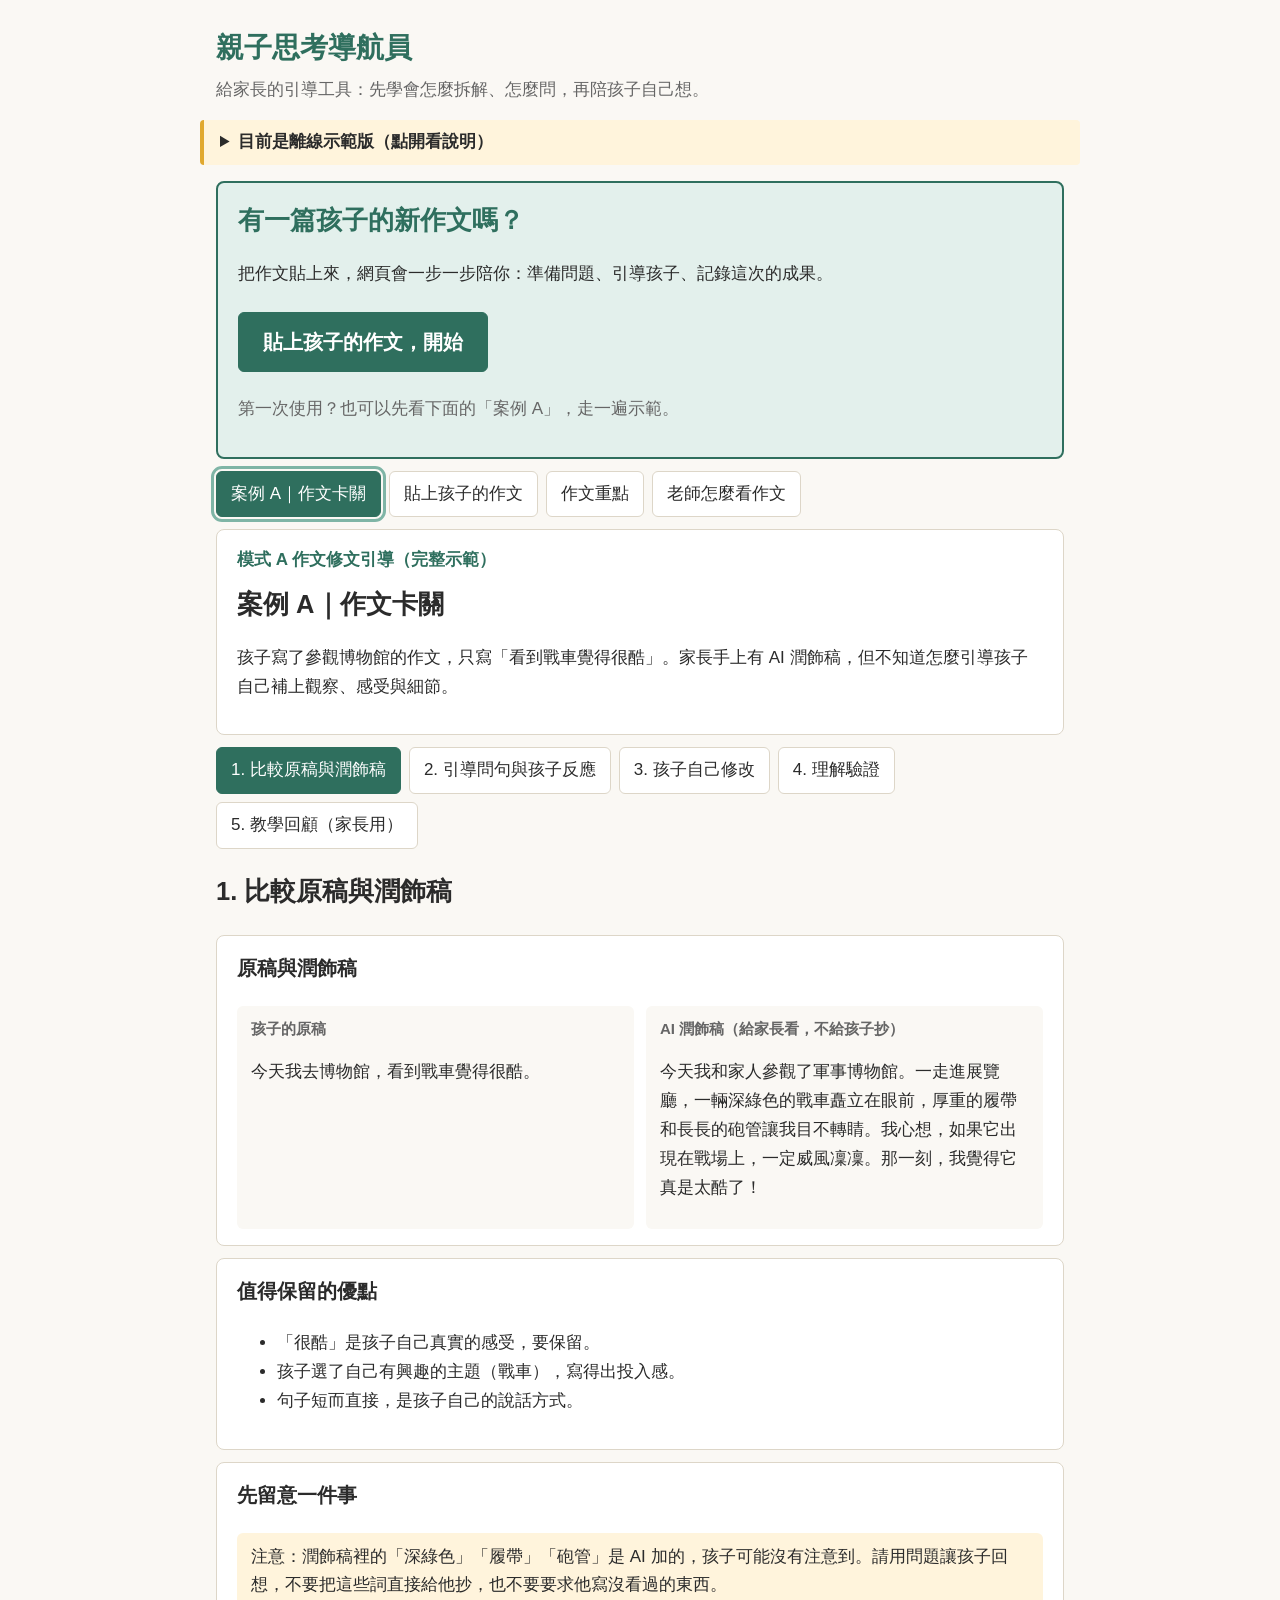
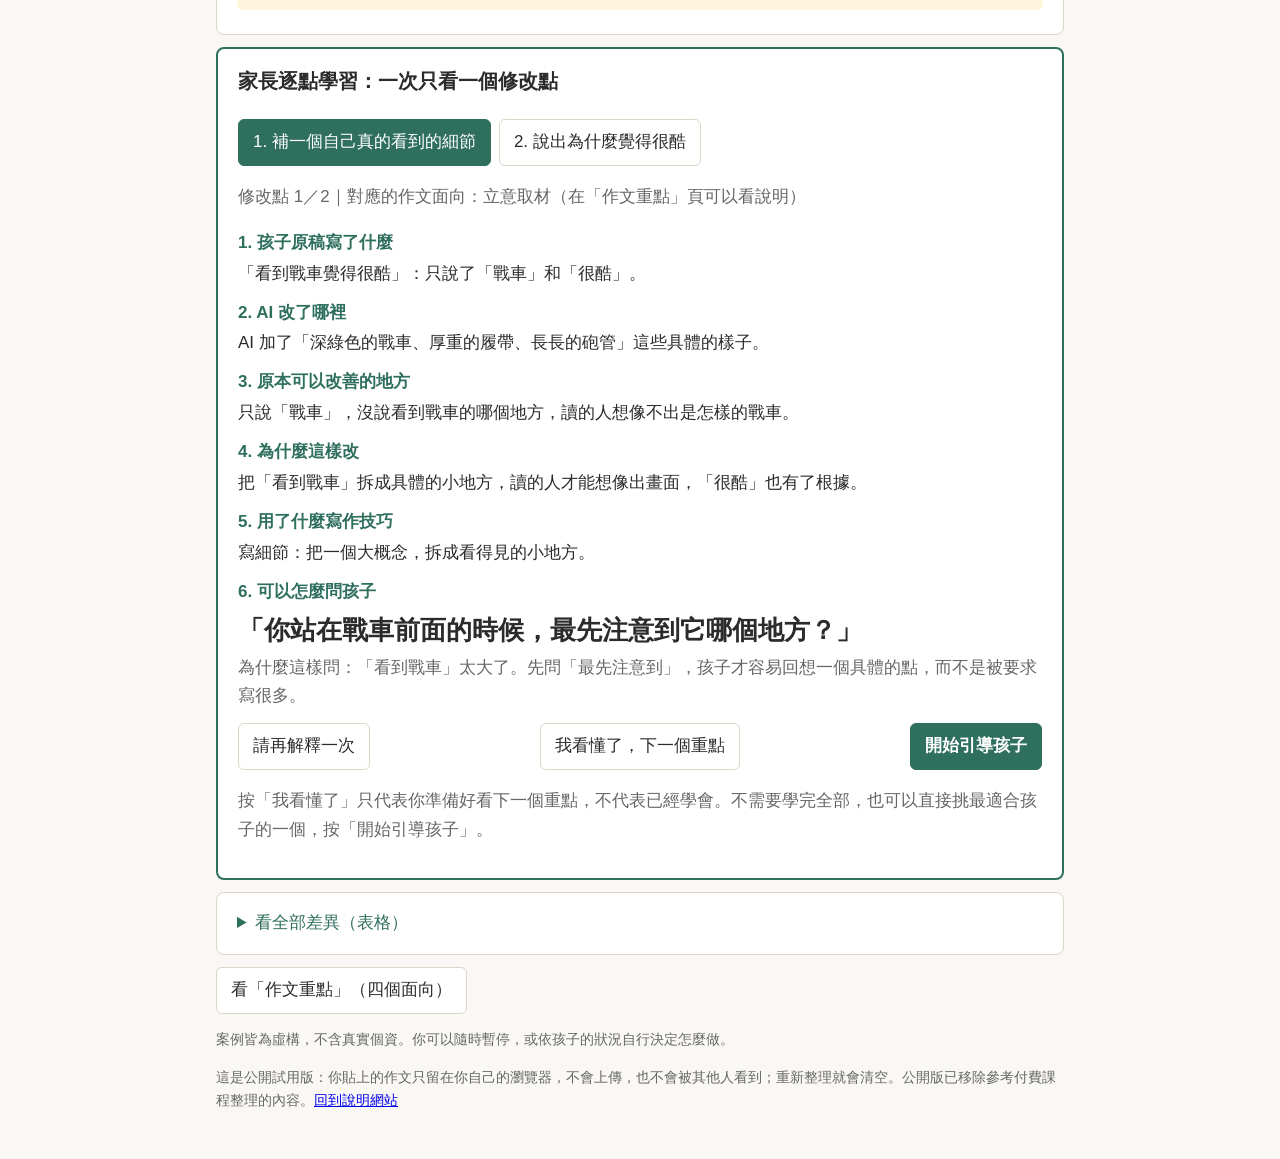
==== tool/app/index.html @ cea4f093 "C-003 feat: 加入公開試用工具與明顯的作文輸入入口 新增 tool/：公開版工具，保留完整引導流程與「貼上孩子的作文」五步驟； 移除參考付費課程整理的內容（提示詞第 9、10 項、作文重點的" ====
<!DOCTYPE html>
<html lang="zh-Hant">
<head>
  <meta charset="UTF-8">
  <meta name="viewport" content="width=device-width, initial-scale=1">
  <title>親子思考導航員 Agent</title>
  <link rel="stylesheet" href="style.css">
</head>
<body>
  <header class="site-header">
    <h1>親子思考導航員</h1>
    <p>給家長的引導工具：先學會怎麼拆解、怎麼問，再陪孩子自己想。</p>
  </header>

  <details class="boundary" aria-label="能力界線">
    <summary><strong>目前是離線示範版（點開看說明）</strong></summary>
    <p>這個頁面專門處理「作文卡關」。案例是事先寫好的，會依你選的孩子反應切換下一步，但<b>不能分析你自己的新作文或新題目</b>，也不是即時 AI 對話。想處理你自己的新作文，請按「貼上孩子的作文」：網頁幫你準備提示詞，由你貼到 Claude，再把回覆貼回來，就能在同一頁一題一題引導孩子。網頁本身不會連網。</p>
  </details>

  <main id="app">
    <p>載入中……</p>
  </main>

  <footer class="site-footer">
    <p>案例皆為虛構，不含真實個資。你可以隨時暫停，或依孩子的狀況自行決定怎麼做。</p>
    <p>這是公開試用版：你貼上的作文只留在你自己的瀏覽器，不會上傳，也不會被其他人看到；重新整理就會清空。公開版已移除參考付費課程整理的內容。<a href="../../index.html">回到說明網站</a></p>
  </footer>

  <script src="../examples/case-a.js"></script>
  <script src="../examples/sample-reply.js"></script>
  <script src="../examples/writing-guide.js"></script>
  <script src="../examples/teacher-view.js"></script>
  <script src="prompt.js"></script>
  <script src="app.js"></script>
</body>
</html>
---- tool/app/style.css ----
:root {
  --bg: #faf8f4;
  --card: #ffffff;
  --text: #2b2b2b;
  --muted: #666;
  --accent: #2f6f5e;
  --accent-soft: #e3f0ec;
  --warn-soft: #fff4dc;
  --line: #ddd6c8;
}

* { box-sizing: border-box; }

body {
  margin: 0;
  background: var(--bg);
  color: var(--text);
  font-family: "Microsoft JhengHei", "PingFang TC", sans-serif;
  font-size: 17px;
  line-height: 1.7;
}

.site-header, .boundary, main, .site-footer {
  max-width: 880px;
  margin: 0 auto;
  padding: 0 16px;
}

.site-header { padding-top: 24px; }
.site-header h1 { margin: 0; font-size: 28px; color: var(--accent); }
.site-header p { margin: 4px 0 16px; color: var(--muted); }

.boundary {
  background: var(--warn-soft);
  border-left: 4px solid #e0a82e;
  padding: 8px 16px;
  margin-bottom: 16px;
  border-radius: 4px;
}
.boundary p { margin: 4px 0; }
.boundary summary { cursor: pointer; }

button {
  font: inherit;
  cursor: pointer;
  border: 1px solid var(--line);
  background: var(--card);
  color: var(--text);
  padding: 8px 14px;
  border-radius: 6px;
}
button:hover { border-color: var(--accent); }
button:focus-visible { outline: 3px solid #7fb5a6; outline-offset: 2px; }
button[aria-pressed="true"], button[aria-selected="true"] {
  background: var(--accent);
  border-color: var(--accent);
  color: #fff;
}

.tabs { display: flex; flex-wrap: wrap; gap: 8px; margin: 12px 0; }

.card {
  background: var(--card);
  border: 1px solid var(--line);
  border-radius: 8px;
  padding: 16px 20px;
  margin: 12px 0;
}
.card h3 { margin-top: 0; }
.card { overflow-wrap: anywhere; } /* 長網址在手機寬度也要能換行 */

.case-head h2 { margin: 8px 0 0; }
.case-head .mode { color: var(--accent); font-weight: bold; margin: 0; }

.cols { display: grid; grid-template-columns: 1fr 1fr; gap: 12px; }
@media (max-width: 640px) { .cols { grid-template-columns: 1fr; } }
.text-box { background: var(--bg); border-radius: 6px; padding: 10px 14px; }
.text-box h4 { margin: 0 0 4px; font-size: 15px; color: var(--muted); }

table { width: 100%; border-collapse: collapse; font-size: 15px; }
th, td { border: 1px solid var(--line); padding: 6px 8px; text-align: left; vertical-align: top; }
th { background: var(--accent-soft); }

.badge {
  display: inline-block;
  padding: 0 8px;
  border-radius: 10px;
  font-size: 14px;
  background: var(--accent-soft);
  color: var(--accent);
}
.badge.pause { background: #f9e0dc; color: #9a3a2a; }

.question { font-size: 21px; font-weight: bold; margin: 8px 0; }
.why { color: var(--muted); }
.say { background: var(--accent-soft); border-radius: 6px; padding: 10px 14px; margin: 8px 0; }
.note { background: var(--warn-soft); border-radius: 6px; padding: 10px 14px; margin: 8px 0; }

/* 導覽式問題頁（案例 A） */
.ask-card { border: 2px solid var(--accent); }
.big-question { font-size: 26px; font-weight: bold; line-height: 1.5; margin: 8px 0 12px; }
.big-say { font-size: 20px; margin: 8px 0; }
.dots { display: flex; gap: 6px; margin-bottom: 8px; }
.dot { width: 12px; height: 12px; border-radius: 50%; background: var(--line); }
.dot.on { background: var(--accent); }
.dot.done { background: #8fc0b2; }

.react-grid { display: grid; grid-template-columns: repeat(4, 1fr); gap: 10px; }
@media (max-width: 640px) { .react-grid { grid-template-columns: 1fr 1fr; } }
.react { padding: 14px 8px; font-size: 18px; font-weight: bold; border-width: 2px; }
.react, .react[aria-pressed="true"] { background: var(--r-bg); border-color: var(--r-bd); color: var(--text); }
.react-unknown { --r-bg: #fff6d6; --r-bd: #e0b94a; }
.react-wrong { --r-bg: #e4eefb; --r-bd: #7aa3d6; }
.react-upset { --r-bg: #fbe4df; --r-bd: #d98a7c; }
.react-understood { --r-bg: #e0f2e9; --r-bd: #6fb38d; }
.react[aria-pressed="true"] { box-shadow: 0 0 0 3px var(--text); }

.result { background: var(--accent-soft); }
.more summary { cursor: pointer; color: var(--accent); }
.primary { background: var(--accent); border-color: var(--accent); color: #fff; font-weight: bold; }
.primary:hover { border-color: var(--text); }
.pause-btn { border-color: #d98a7c; }
.pause-btn[aria-pressed="true"] { background: #9a3a2a; border-color: #9a3a2a; }
button:disabled { opacity: 0.4; cursor: default; }

/* 理解驗證與教學回顧 */
.quiz-opt { display: block; width: 100%; text-align: left; margin: 6px 0; }
.quiz-ok { background: var(--accent-soft); border-radius: 6px; padding: 8px 12px; }
.quiz-no { background: var(--warn-soft); border-radius: 6px; padding: 8px 12px; }
.review-row { margin: 8px 0 12px; }
.review-q { font-weight: bold; margin: 8px 0 4px; }

/* 首頁入口與作文輸入框：要一眼看得到 */
.start-card { border: 2px solid var(--accent); background: var(--accent-soft); }
.start-card h2 { margin: 0 0 4px; color: var(--accent); }
.big-btn { font-size: 20px; padding: 12px 24px; margin: 6px 0; }
label.big-label { display: block; font-size: 18px; margin-top: 10px; }
textarea.essay-input { font-size: 18px; min-height: 200px; border: 2px solid var(--accent); }
textarea.essay-input:focus { outline: 3px solid #7fb5a6; }

/* 家長逐點學習 */
.point-list { margin: 8px 0; }
.point-list dt { font-weight: bold; margin-top: 10px; color: var(--accent); }
.point-list dd { margin: 2px 0 0; }
.point-list dd p { margin: 4px 0; }

/* 覆盤紀錄：只在列印（另存 PDF）時顯示 */
#print-area { display: none; }
@page { margin: 18mm; }
@media print {
  body > *:not(#print-area) { display: none !important; }
  body { background: #fff; color: #000; line-height: 1.5; }
  #print-area { display: block; font-size: 11pt; }
  #print-area h1 { font-size: 1.7em; margin: 0 0 0.2em; }
  #print-area h2 { font-size: 1.1em; margin: 0.9em 0 0.25em; border-bottom: 1px solid #999; padding-bottom: 0.1em; }
  #print-area p { margin: 0 0 0.35em; }
  #print-area .print-meta { color: #444; }
  #print-area .print-text { white-space: pre-wrap; }
  #print-area .print-foot { margin-top: 1.2em; font-size: 0.85em; color: #555; }
}

/* 新作文引導：步驟列 */
.wiz-bar { display: flex; flex-wrap: wrap; gap: 6px; margin: 12px 0; }
.wiz-step { font-size: 15px; padding: 6px 10px; }
.wiz-step.done { background: var(--accent-soft); border-color: #8fc0b2; }
.wiz-step.on { background: var(--accent); border-color: var(--accent); color: #fff; font-weight: bold; }
.error { background: #fbe4df; border-left: 4px solid #d98a7c; border-radius: 4px; padding: 8px 12px; margin: 8px 0; }

textarea {
  display: block;
  width: 100%;
  font: inherit;
  padding: 8px 10px;
  margin: 4px 0 12px;
  border: 1px solid var(--line);
  border-radius: 6px;
  background: var(--card);
  color: var(--text);
}
textarea[readonly] { background: var(--bg); font-size: 14px; }
label { font-weight: bold; }
label.inline { font-weight: normal; }
fieldset.choices { border: 1px solid var(--line); border-radius: 6px; margin: 4px 0 12px; }
fieldset.choices legend { font-weight: bold; padding: 0 6px; }

ul.donts li::marker { color: #9a3a2a; }
.stepper { display: flex; justify-content: space-between; align-items: center; margin-top: 12px; }
.site-footer { color: var(--muted); font-size: 14px; padding-bottom: 32px; }
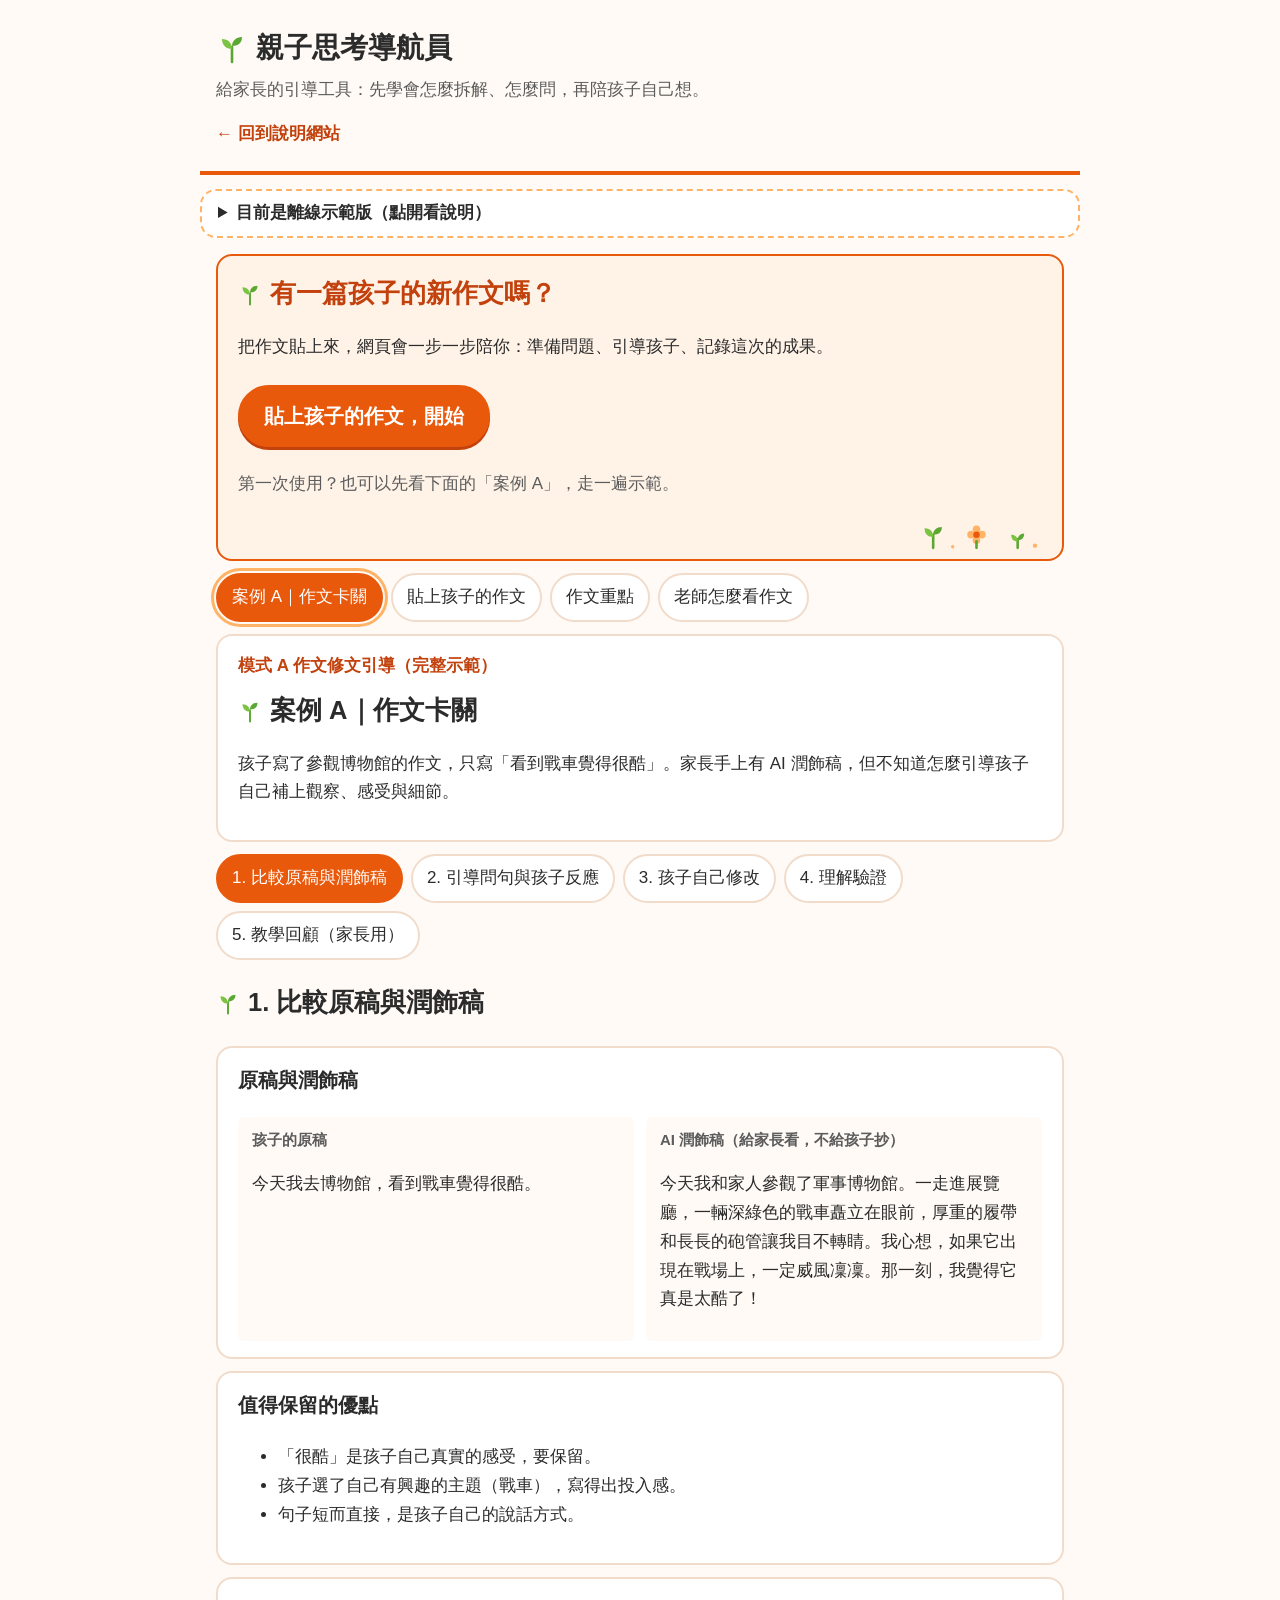
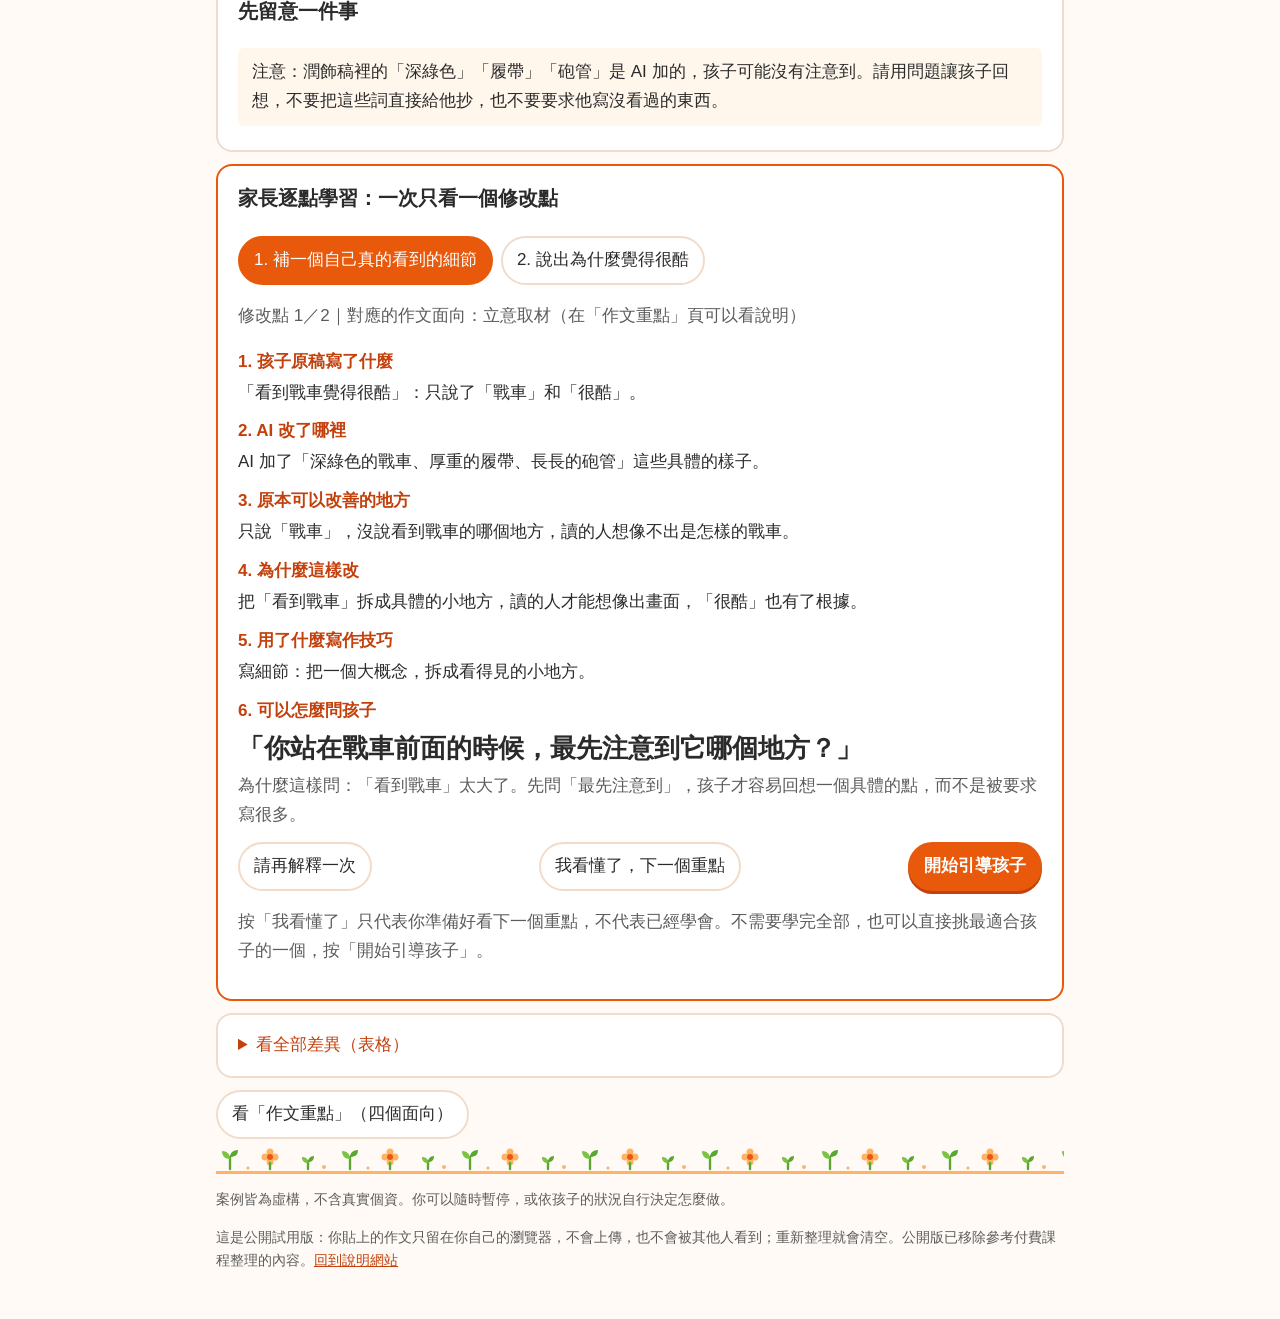
==== commit 62aeb96b: "C-004 style: 試用工具改用與說明網站一致的風格 公開版工具加入 theme.css：白底、橘色、原創小芽小花裝飾， 頁首加上「回到說明網站」；本機完整版不受影響。  Co-Authored" ====
--- a/tool/app/index.html
+++ b/tool/app/index.html
@@ -5,11 +5,13 @@
   <meta name="viewport" content="width=device-width, initial-scale=1">
   <title>親子思考導航員 Agent</title>
   <link rel="stylesheet" href="style.css">
+  <link rel="stylesheet" href="theme.css">
 </head>
 <body>
   <header class="site-header">
     <h1>親子思考導航員</h1>
     <p>給家長的引導工具：先學會怎麼拆解、怎麼問，再陪孩子自己想。</p>
+    <p class="back-link"><a href="../../index.html">← 回到說明網站</a></p>
   </header>
 
   <details class="boundary" aria-label="能力界線">
--- a/tool/app/theme.css
+++ b/tool/app/theme.css
@@ -0,0 +1,82 @@
+/* 公開試用版主題：和說明網站一致（白底、橘色、原創小芽小花）。
+   由 scripts/build-public-tool.js 複製成 tool/app/theme.css，載入順序在 style.css 之後。本機完整版不使用。 */
+:root {
+  --bg: #fffaf5;
+  --card: #ffffff;
+  --text: #2b2b2b;
+  --muted: #5c5c5c;
+  --accent: #e8590c;
+  --accent-soft: #fff3e8;
+  --warn-soft: #fff7ec;
+  --line: #f1dccb;
+  --orange-dark: #c2410c;
+  --orange-mid: #ffb366;
+
+  --sprout: url("data:image/svg+xml,%3Csvg xmlns='http://www.w3.org/2000/svg' viewBox='0 0 32 32'%3E%3Cpath d='M16 30V15' stroke='%235aa832' stroke-width='2.6' stroke-linecap='round' fill='none'/%3E%3Cpath d='M16 17C10 17 6 13 6 7c6 0 10 4 10 10z' fill='%237cc243'/%3E%3Cpath d='M16 14c0-5 4-9 10-9 0 6-4 9-10 9z' fill='%235aa832'/%3E%3C/svg%3E");
+  --garden: url("data:image/svg+xml,%3Csvg xmlns='http://www.w3.org/2000/svg' viewBox='0 0 120 32'%3E%3Cpath d='M14 30V18' stroke='%235aa832' stroke-width='2.4' stroke-linecap='round'/%3E%3Cpath d='M14 20c-5 0-8-3-8-8 5 0 8 3 8 8z' fill='%237cc243'/%3E%3Cpath d='M14 18c0-4 3-7 8-7 0 5-3 7-8 7z' fill='%235aa832'/%3E%3Cg transform='translate(46 10)'%3E%3Cg fill='%23ffb366'%3E%3Ccircle cx='8' cy='3' r='3.5'/%3E%3Ccircle cx='13' cy='8' r='3.5'/%3E%3Ccircle cx='8' cy='13' r='3.5'/%3E%3Ccircle cx='3' cy='8' r='3.5'/%3E%3C/g%3E%3Ccircle cx='8' cy='8' r='3' fill='%23e8590c'/%3E%3C/g%3E%3Cpath d='M54 30v-6' stroke='%235aa832' stroke-width='2.4' stroke-linecap='round'/%3E%3Cpath d='M92 30V22' stroke='%235aa832' stroke-width='2.4' stroke-linecap='round'/%3E%3Cpath d='M92 24c-4 0-6-2-6-6 4 0 6 2 6 6z' fill='%237cc243'/%3E%3Cpath d='M92 23c0-3 2-6 6-6 0 4-2 6-6 6z' fill='%235aa832'/%3E%3Ccircle cx='108' cy='28' r='2' fill='%23ffb366'/%3E%3Ccircle cx='32' cy='29' r='1.6' fill='%23ffb366'/%3E%3C/svg%3E");
+}
+
+a { color: var(--orange-dark); }
+
+/* 頁首：小芽圖示、橘色底線、回到說明網站 */
+.site-header { border-bottom: 4px solid var(--accent); padding-bottom: 6px; margin-bottom: 14px; }
+.site-header h1 { display: flex; align-items: center; gap: 8px; color: var(--text); }
+.site-header h1::before { content: ""; flex: none; width: 32px; height: 32px; background: var(--sprout) center / contain no-repeat; }
+.back-link { margin: 0 0 10px; }
+.back-link a { font-weight: bold; text-decoration: none; }
+.back-link a:hover { text-decoration: underline; }
+
+.boundary { background: var(--card); border: 2px dashed var(--orange-mid); border-radius: 16px; }
+
+/* 按鈕：圓角膠囊 */
+button { border: 2px solid var(--line); border-radius: 999px; }
+button:hover { border-color: var(--accent); }
+button:focus-visible { outline-color: var(--orange-mid); }
+button[aria-pressed="true"], button[aria-selected="true"] { background: var(--accent); border-color: var(--accent); color: #fff; }
+.primary { background: var(--accent); border-color: var(--accent); color: #fff; box-shadow: 0 3px 0 var(--orange-dark); }
+.primary:hover { background: var(--orange-dark); border-color: var(--orange-dark); }
+.react, .quiz-opt { border-radius: 14px; }
+.pause-btn { border-radius: 999px; }
+
+/* 卡片、標題、表格 */
+.card { border: 2px solid var(--line); border-radius: 16px; }
+main h2 { display: flex; align-items: center; gap: 8px; }
+main h2::before { content: ""; flex: none; width: 24px; height: 24px; background: var(--sprout) center / contain no-repeat; }
+.case-head .mode { color: var(--orange-dark); }
+th { background: var(--accent-soft); color: var(--orange-dark); }
+th, td { border-color: var(--line); }
+.more summary, .point-list dt { color: var(--orange-dark); }
+
+/* 首頁入口卡片：淺橘底，右下角一排小芽小花 */
+.start-card {
+  border-color: var(--accent);
+  background: var(--accent-soft) var(--garden) right 14px bottom 10px / 130px auto no-repeat;
+  padding-bottom: 44px;
+}
+.start-card h2 { color: var(--orange-dark); }
+
+/* 引導畫面 */
+.ask-card { border-color: var(--accent); }
+.result, .say { background: var(--accent-soft); }
+.badge { background: var(--accent-soft); color: var(--orange-dark); }
+.dot.on { background: var(--accent); }
+.dot.done { background: var(--orange-mid); }
+.wiz-step.done { background: var(--accent-soft); border-color: var(--orange-mid); }
+.wiz-step.on { background: var(--accent); border-color: var(--accent); }
+
+/* 輸入框 */
+textarea { border: 2px solid var(--line); border-radius: 12px; }
+textarea.essay-input { border-color: var(--accent); }
+textarea.essay-input:focus { outline: 3px solid var(--orange-mid); }
+
+/* 頁尾：上方一排小芽小花 */
+.site-footer::before {
+  content: ""; display: block; height: 32px; margin-bottom: 8px;
+  background: var(--garden) left bottom / 120px 32px repeat-x;
+  border-bottom: 3px solid var(--orange-mid);
+}
+
+@media (max-width: 640px) {
+  .start-card { background-size: 100px auto; }
+  .big-btn { display: block; width: 100%; font-size: 18px; padding: 12px 14px; }
+}
